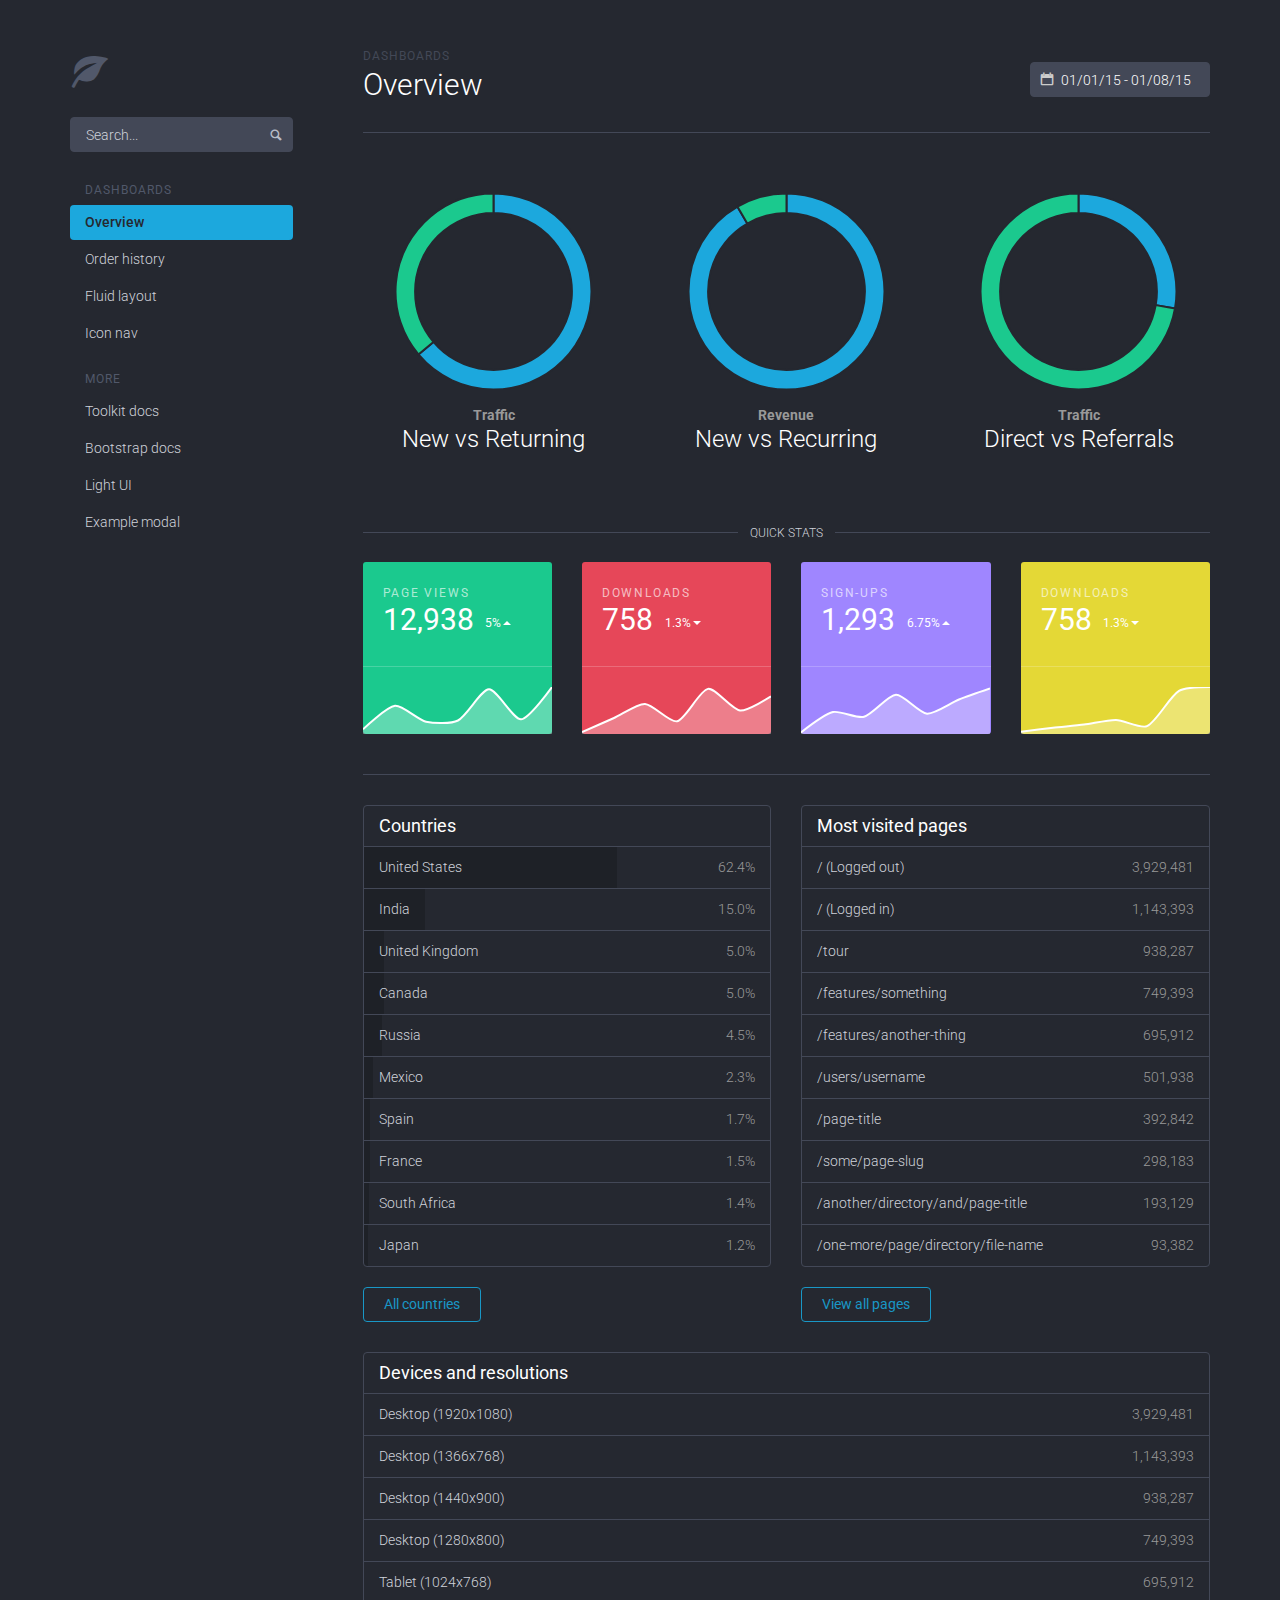
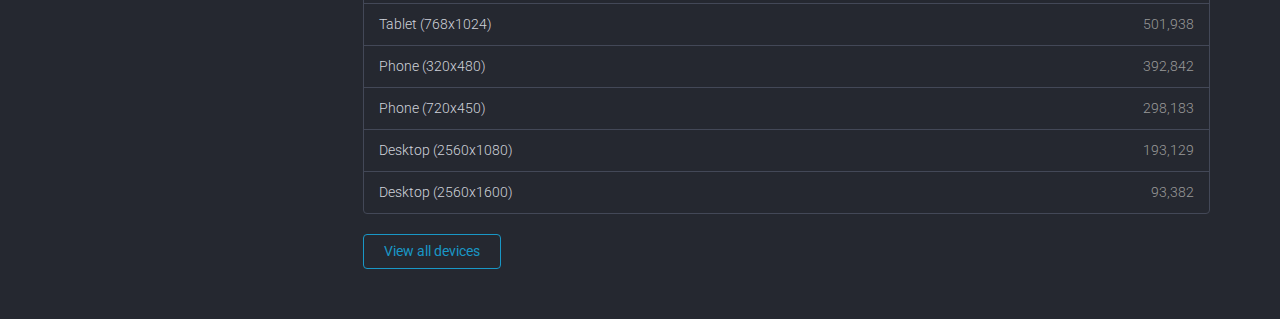
==== index.html @ 63a75f11 "UPLOAD 1" ====
<!DOCTYPE html>
<html lang="en">
  <head>
    <meta charset="utf-8">
    <meta http-equiv="X-UA-Compatible" content="IE=edge">
    <meta name="viewport" content="width=device-width, initial-scale=1">
    <meta name="description" content="">
    <meta name="keywords" content="">
    <meta name="author" content="">

    <title>
      
        Overview &middot; 
      
    </title>

    <link href="http://fonts.googleapis.com/css?family=Roboto:300,400,500,700,400italic" rel="stylesheet">
    
      <link href="assets/css/toolkit-inverse.css" rel="stylesheet">
    
    
    <link href="assets/css/application.css" rel="stylesheet">

    <style>
      /* note: this is a hack for ios iframe for bootstrap themes shopify page */
      /* this chunk of css is not part of the toolkit :) */
      body {
        width: 1px;
        min-width: 100%;
        *width: 100%;
      }
    </style>
  </head>


<body>
  <div class="container">
    <div class="row">
      <div class="col-sm-3 sidebar">
        <nav class="sidebar-nav">
          <div class="sidebar-header">
            <button class="nav-toggler nav-toggler-sm sidebar-toggler" type="button" data-toggle="collapse" data-target="#nav-toggleable-sm">
              <span class="sr-only">Toggle nav</span>
            </button>
            <a class="sidebar-brand img-responsive" href="index.html">
              <span class="icon icon-leaf sidebar-brand-icon"></span>
            </a>
          </div>

          <div class="collapse nav-toggleable-sm" id="nav-toggleable-sm">
            <form class="sidebar-form">
              <input class="form-control" type="text" placeholder="Search...">
              <button type="submit" class="btn-link">
                <span class="icon icon-magnifying-glass"></span>
              </button>
            </form>
            <ul class="nav nav-pills nav-stacked">
              <li class="nav-header">Dashboards</li>
              <li class="active">
                <a href="index.html">Overview</a>
              </li>
              <li >
                <a href="order-history/index.html">Order history</a>
              </li>
              <li >
                <a href="fluid/index.html">Fluid layout</a>
              </li>
              <li >
                <a href="icon-nav/index.html">Icon nav</a>
              </li>

              <li class="nav-header">More</li>
              <li >
                <a href="docs/index.html">
                  Toolkit docs
                </a>
              </li>
              <li>
                <a href="http://getbootstrap.com" target="blank">
                  Bootstrap docs
                </a>
              </li>
              <li >
                <a href="light/index.html">Light UI</a>
              </li>
              <li>
                <a href="#docsModal" data-toggle="modal">
                  Example modal
                </a>
              </li>
            </ul>
            <hr class="visible-xs m-t">
          </div>
        </nav>
      </div>
      <div class="col-sm-9 content">
        <div class="dashhead">
  <div class="dashhead-titles">
    <h6 class="dashhead-subtitle">Dashboards</h6>
    <h2 class="dashhead-title">Overview</h2>
  </div>

  <div class="btn-toolbar dashhead-toolbar">
    <div class="btn-toolbar-item input-with-icon">
      <input type="text" value="01/01/15 - 01/08/15" class="form-control" data-provide="datepicker">
      <span class="icon icon-calendar"></span>
    </div>
  </div>
</div>

<hr class="m-t">

<div class="row text-center m-t-lg">
  <div class="col-sm-4 m-b-md">
    <div class="w-lg m-x-auto">
      <canvas
        class="ex-graph"
        width="200" height="200"
        data-chart="doughnut"
        data-value="[{ value: 230, color: '#1ca8dd', label: 'Returning' }, { value: 130, color: '#1bc98e', label: 'New' }]"
        data-segment-stroke-color="#252830">
      </canvas>
    </div>
    <strong class="text-muted">Traffic</strong>
    <h3>New vs Returning</h3>
  </div>
  <div class="col-sm-4 m-b-md">
    <div class="w-lg m-x-auto">
      <canvas
        class="ex-graph"
        width="200" height="200"
        data-chart="doughnut"
        data-value="[{ value: 330, color: '#1ca8dd', label: 'Recurring' }, { value: 30, color: '#1bc98e', label: 'New' }]"
        data-segment-stroke-color="#252830">
      </canvas>
    </div>
    <strong class="text-muted">Revenue</strong>
    <h3>New vs Recurring</h3>
  </div>
  <div class="col-sm-4 m-b-md">
    <div class="w-lg m-x-auto">
      <canvas
        class="ex-graph"
        width="200" height="200"
        data-chart="doughnut"
        data-value="[{ value: 100, color: '#1ca8dd', label: 'Referrals' }, { value: 260, color: '#1bc98e', label: 'Direct' }]"
        data-segment-stroke-color="#252830">
      </canvas>
    </div>
    <strong class="text-muted">Traffic</strong>
    <h3>Direct vs Referrals</h3>
  </div>
</div>

<div class="hr-divider m-t-md m-b">
  <h3 class="hr-divider-content hr-divider-heading">Quick stats</h3>
</div>

<div class="row statcards">
  <div class="col-sm-6 col-lg-3 m-b">
    <div class="statcard statcard-success">
      <div class="p-a">
        <span class="statcard-desc">Page views</span>
        <h2 class="statcard-number">
          12,938
          <small class="delta-indicator delta-positive">5%</small>
        </h2>
        <hr class="statcard-hr m-b-0">
      </div>
      <canvas id="sparkline1" width="378" height="94" class="sparkline" data-chart="spark-line" data-value="[{data:[28,68,41,43,96,45,100]}]" data-labels="['a','b','c','d','e','f','g']" style="width: 189px; height: 47px;"></canvas>
    </div>
  </div>
  <div class="col-sm-6 col-lg-3 m-b">
    <div class="statcard statcard-danger">
      <div class="p-a">
        <span class="statcard-desc">Downloads</span>
        <h2 class="statcard-number">
          758
          <small class="delta-indicator delta-negative">1.3%</small>
        </h2>
        <hr class="statcard-hr m-b-0">
      </div>
      <canvas id="sparkline1" width="378" height="94" class="sparkline" data-chart="spark-line" data-value="[{data:[4,34,64,27,96,50,80]}]" data-labels="['a', 'b','c','d','e','f','g']" style="width: 189px; height: 47px;"></canvas>
    </div>
  </div>
  <div class="col-sm-6 col-lg-3 m-b">
    <div class="statcard statcard-info">
      <div class="p-a">
        <span class="statcard-desc">Sign-ups</span>
        <h2 class="statcard-number">
          1,293
          <small class="delta-indicator delta-positive">6.75%</small>
        </h2>
        <hr class="statcard-hr m-b-0">
      </div>
      <canvas id="sparkline1" width="378" height="94" class="sparkline" data-chart="spark-line" data-value="[{data:[12,38,32,60,36,54,68]}]" data-labels="['a', 'b','c','d','e','f','g']" style="width: 189px; height: 47px;"></canvas>
    </div>
  </div>
  <div class="col-sm-6 col-lg-3 m-b">
    <div class="statcard statcard-warning">
      <div class="p-a">
        <span class="statcard-desc">Downloads</span>
        <h2 class="statcard-number">
          758
          <small class="delta-indicator delta-negative">1.3%</small>
        </h2>
        <hr class="statcard-hr m-b-0">
      </div>
      <canvas id="sparkline1" width="378" height="94" class="sparkline" data-chart="spark-line" data-value="[{data:[43,48,52,58,50,95,100]}]" data-labels="['a', 'b','c','d','e','f','g']" style="width: 189px; height: 47px;"></canvas>
    </div>
  </div>
</div>

<hr class="m-t">

<div class="row">
  <div class="col-md-6 m-b-md">
    <div class="list-group">
      <h4 class="list-group-header">
        Countries
      </h4>
      
        <a class="list-group-item" href="#">
          <span class="list-group-progress" style="width: 62.4%;"></span>
          <span class="pull-right text-muted">62.4%</span>
          United States
        </a>
      
        <a class="list-group-item" href="#">
          <span class="list-group-progress" style="width: 15.0%;"></span>
          <span class="pull-right text-muted">15.0%</span>
          India
        </a>
      
        <a class="list-group-item" href="#">
          <span class="list-group-progress" style="width: 5.0%;"></span>
          <span class="pull-right text-muted">5.0%</span>
          United Kingdom
        </a>
      
        <a class="list-group-item" href="#">
          <span class="list-group-progress" style="width: 5.0%;"></span>
          <span class="pull-right text-muted">5.0%</span>
          Canada
        </a>
      
        <a class="list-group-item" href="#">
          <span class="list-group-progress" style="width: 4.5%;"></span>
          <span class="pull-right text-muted">4.5%</span>
          Russia
        </a>
      
        <a class="list-group-item" href="#">
          <span class="list-group-progress" style="width: 2.3%;"></span>
          <span class="pull-right text-muted">2.3%</span>
          Mexico
        </a>
      
        <a class="list-group-item" href="#">
          <span class="list-group-progress" style="width: 1.7%;"></span>
          <span class="pull-right text-muted">1.7%</span>
          Spain
        </a>
      
        <a class="list-group-item" href="#">
          <span class="list-group-progress" style="width: 1.5%;"></span>
          <span class="pull-right text-muted">1.5%</span>
          France
        </a>
      
        <a class="list-group-item" href="#">
          <span class="list-group-progress" style="width: 1.4%;"></span>
          <span class="pull-right text-muted">1.4%</span>
          South Africa
        </a>
      
        <a class="list-group-item" href="#">
          <span class="list-group-progress" style="width: 1.2%;"></span>
          <span class="pull-right text-muted">1.2%</span>
          Japan
        </a>
      
    </div>
    <a href="#" class="btn btn-primary-outline p-x">All countries</a>
  </div>
  <div class="col-md-6 m-b-md">
    <div class="list-group">
      <h4 class="list-group-header">
        Most visited pages
      </h4>
      
        <a class="list-group-item" href="#">
          <span class="pull-right text-muted">3,929,481</span>
          / (Logged out)
        </a>
      
        <a class="list-group-item" href="#">
          <span class="pull-right text-muted">1,143,393</span>
          / (Logged in)
        </a>
      
        <a class="list-group-item" href="#">
          <span class="pull-right text-muted">938,287</span>
          /tour
        </a>
      
        <a class="list-group-item" href="#">
          <span class="pull-right text-muted">749,393</span>
          /features/something
        </a>
      
        <a class="list-group-item" href="#">
          <span class="pull-right text-muted">695,912</span>
          /features/another-thing
        </a>
      
        <a class="list-group-item" href="#">
          <span class="pull-right text-muted">501,938</span>
          /users/username
        </a>
      
        <a class="list-group-item" href="#">
          <span class="pull-right text-muted">392,842</span>
          /page-title
        </a>
      
        <a class="list-group-item" href="#">
          <span class="pull-right text-muted">298,183</span>
          /some/page-slug
        </a>
      
        <a class="list-group-item" href="#">
          <span class="pull-right text-muted">193,129</span>
          /another/directory/and/page-title
        </a>
      
        <a class="list-group-item" href="#">
          <span class="pull-right text-muted">93,382</span>
          /one-more/page/directory/file-name
        </a>
      
    </div>
    <a href="#" class="btn btn-primary-outline p-x">View all pages</a>
  </div>
</div>

<div class="list-group">
  <h4 class="list-group-header">
    Devices and resolutions
  </h4>
  
    <a class="list-group-item" href="#">
      <span class="pull-right text-muted">3,929,481</span>
      Desktop (1920x1080)
    </a>
  
    <a class="list-group-item" href="#">
      <span class="pull-right text-muted">1,143,393</span>
      Desktop (1366x768)
    </a>
  
    <a class="list-group-item" href="#">
      <span class="pull-right text-muted">938,287</span>
      Desktop (1440x900)
    </a>
  
    <a class="list-group-item" href="#">
      <span class="pull-right text-muted">749,393</span>
      Desktop (1280x800)
    </a>
  
    <a class="list-group-item" href="#">
      <span class="pull-right text-muted">695,912</span>
      Tablet (1024x768)
    </a>
  
    <a class="list-group-item" href="#">
      <span class="pull-right text-muted">501,938</span>
      Tablet (768x1024)
    </a>
  
    <a class="list-group-item" href="#">
      <span class="pull-right text-muted">392,842</span>
      Phone (320x480)
    </a>
  
    <a class="list-group-item" href="#">
      <span class="pull-right text-muted">298,183</span>
      Phone (720x450)
    </a>
  
    <a class="list-group-item" href="#">
      <span class="pull-right text-muted">193,129</span>
      Desktop (2560x1080)
    </a>
  
    <a class="list-group-item" href="#">
      <span class="pull-right text-muted">93,382</span>
      Desktop (2560x1600)
    </a>
  
</div>
<a href="#" class="btn btn-primary-outline p-x">View all devices</a>

      </div>
    </div>
  </div>

  <div id="docsModal" class="modal fade" tabindex="-1" role="dialog" aria-labelledby="myModalLabel">
  <div class="modal-dialog">
    <div class="modal-content">

      <div class="modal-header">
        <button type="button" class="close" data-dismiss="modal" aria-label="Close"><span aria-hidden="true">&times;</span></button>
        <h4 class="modal-title" id="myModalLabel">Example modal</h4>
      </div>
      <div class="modal-body">
        <p>You're looking at an example modal in the dashboard theme.</p>
      </div>
      <div class="modal-footer">
        <button type="button" class="btn btn-primary" data-dismiss="modal">Cool, got it!</button>
      </div>
    </div>
  </div>
</div>


    <script src="assets/js/jquery.min.js"></script>
    <script src="assets/js/chart.js"></script>
    <script src="assets/js/tablesorter.min.js"></script>
    <script src="assets/js/toolkit.js"></script>
    <script src="assets/js/application.js"></script>
    <script>
      // execute/clear BS loaders for docs
      $(function(){while(window.BS&&window.BS.loader&&window.BS.loader.length){(window.BS.loader.pop())()}})
    </script>
  </body>
</html>
---- assets/css/application.css ----
/* global body padding */
body {
  padding-top:    20px;
  padding-bottom: 20px;
}

@media (min-width: 768px) {
  body {
    padding-top:    50px;
    padding-bottom: 50px;
  }
}


/* global spacing overrides */
h1, h2, h3, h4, h5, h6,
.h1, .h2, .h3, .h4, .h5, .h6 {
  margin-top: 0;
}
hr {
  margin-top: 30px;
  margin-bottom: 30px;
}

.navbar-fixed-top,
.navbar-static-top {
  border-bottom: 0;
}
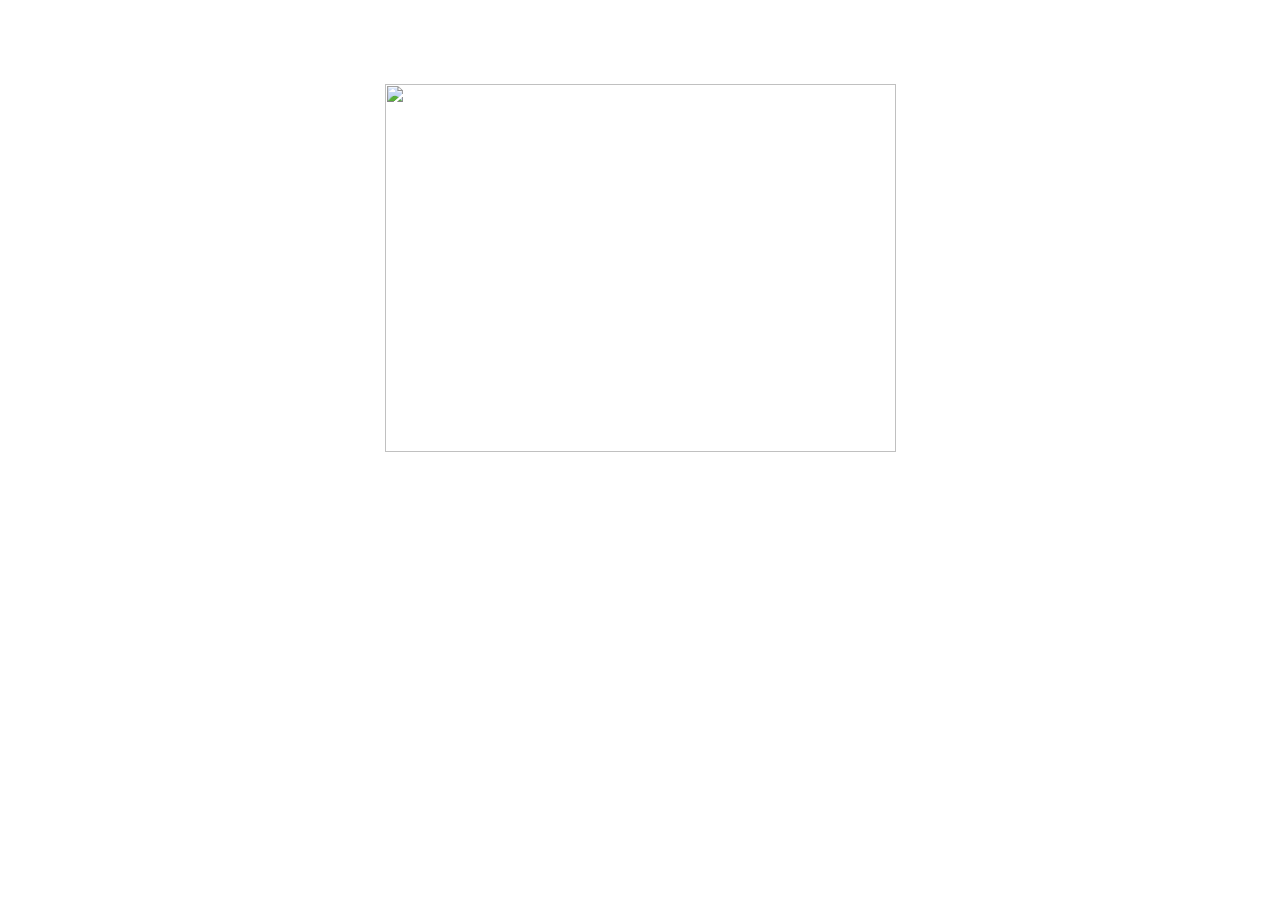
==== commit 18f8669c: "EF" ====
--- a/index.html
+++ b/index.html
@@ -1,442 +1,13 @@
+<!doctype html>
+<html>
+<head>
+<meta charset="utf-8">
+<title>Untitled Document</title>
+</head>
 
-
-
-<!DOCTYPE html>
-<html lang="en">
-  <head>
-    <meta charset="utf-8">
-    <meta http-equiv="X-UA-Compatible" content="IE=edge">
-    <meta name="viewport" content="width=device-width, initial-scale=1">
-    <meta name="description" content="">
-    <meta name="keywords" content="">
-    <meta name="author" content="">
-
-    <title>
-      
-        Overview &middot; 
-      
-    </title>
-
-    <link href="http://fonts.googleapis.com/css?family=Roboto:300,400,500,700,400italic" rel="stylesheet">
-    
-      <link href="assets/css/toolkit-inverse.css" rel="stylesheet">
-    
-    
-    <link href="assets/css/application.css" rel="stylesheet">
-
-    <style>
-      /* note: this is a hack for ios iframe for bootstrap themes shopify page */
-      /* this chunk of css is not part of the toolkit :) */
-      body {
-        width: 1px;
-        min-width: 100%;
-        *width: 100%;
-      }
-    </style>
-  </head>
-
-
-<body>
-  <div class="container">
-    <div class="row">
-      <div class="col-sm-3 sidebar">
-        <nav class="sidebar-nav">
-          <div class="sidebar-header">
-            <button class="nav-toggler nav-toggler-sm sidebar-toggler" type="button" data-toggle="collapse" data-target="#nav-toggleable-sm">
-              <span class="sr-only">Toggle nav</span>
-            </button>
-            <a class="sidebar-brand img-responsive" href="index.html">
-              <span class="icon icon-leaf sidebar-brand-icon"></span>
-            </a>
-          </div>
-
-          <div class="collapse nav-toggleable-sm" id="nav-toggleable-sm">
-            <form class="sidebar-form">
-              <input class="form-control" type="text" placeholder="Search...">
-              <button type="submit" class="btn-link">
-                <span class="icon icon-magnifying-glass"></span>
-              </button>
-            </form>
-            <ul class="nav nav-pills nav-stacked">
-              <li class="nav-header">Dashboards</li>
-              <li class="active">
-                <a href="index.html">Overview</a>
-              </li>
-              <li >
-                <a href="order-history/index.html">Order history</a>
-              </li>
-              <li >
-                <a href="fluid/index.html">Fluid layout</a>
-              </li>
-              <li >
-                <a href="icon-nav/index.html">Icon nav</a>
-              </li>
-
-              <li class="nav-header">More</li>
-              <li >
-                <a href="docs/index.html">
-                  Toolkit docs
-                </a>
-              </li>
-              <li>
-                <a href="http://getbootstrap.com" target="blank">
-                  Bootstrap docs
-                </a>
-              </li>
-              <li >
-                <a href="light/index.html">Light UI</a>
-              </li>
-              <li>
-                <a href="#docsModal" data-toggle="modal">
-                  Example modal
-                </a>
-              </li>
-            </ul>
-            <hr class="visible-xs m-t">
-          </div>
-        </nav>
-      </div>
-      <div class="col-sm-9 content">
-        <div class="dashhead">
-  <div class="dashhead-titles">
-    <h6 class="dashhead-subtitle">Dashboards</h6>
-    <h2 class="dashhead-title">Overview</h2>
-  </div>
-
-  <div class="btn-toolbar dashhead-toolbar">
-    <div class="btn-toolbar-item input-with-icon">
-      <input type="text" value="01/01/15 - 01/08/15" class="form-control" data-provide="datepicker">
-      <span class="icon icon-calendar"></span>
-    </div>
-  </div>
-</div>
-
-<hr class="m-t">
-
-<div class="row text-center m-t-lg">
-  <div class="col-sm-4 m-b-md">
-    <div class="w-lg m-x-auto">
-      <canvas
-        class="ex-graph"
-        width="200" height="200"
-        data-chart="doughnut"
-        data-value="[{ value: 230, color: '#1ca8dd', label: 'Returning' }, { value: 130, color: '#1bc98e', label: 'New' }]"
-        data-segment-stroke-color="#252830">
-      </canvas>
-    </div>
-    <strong class="text-muted">Traffic</strong>
-    <h3>New vs Returning</h3>
-  </div>
-  <div class="col-sm-4 m-b-md">
-    <div class="w-lg m-x-auto">
-      <canvas
-        class="ex-graph"
-        width="200" height="200"
-        data-chart="doughnut"
-        data-value="[{ value: 330, color: '#1ca8dd', label: 'Recurring' }, { value: 30, color: '#1bc98e', label: 'New' }]"
-        data-segment-stroke-color="#252830">
-      </canvas>
-    </div>
-    <strong class="text-muted">Revenue</strong>
-    <h3>New vs Recurring</h3>
-  </div>
-  <div class="col-sm-4 m-b-md">
-    <div class="w-lg m-x-auto">
-      <canvas
-        class="ex-graph"
-        width="200" height="200"
-        data-chart="doughnut"
-        data-value="[{ value: 100, color: '#1ca8dd', label: 'Referrals' }, { value: 260, color: '#1bc98e', label: 'Direct' }]"
-        data-segment-stroke-color="#252830">
-      </canvas>
-    </div>
-    <strong class="text-muted">Traffic</strong>
-    <h3>Direct vs Referrals</h3>
-  </div>
-</div>
-
-<div class="hr-divider m-t-md m-b">
-  <h3 class="hr-divider-content hr-divider-heading">Quick stats</h3>
-</div>
-
-<div class="row statcards">
-  <div class="col-sm-6 col-lg-3 m-b">
-    <div class="statcard statcard-success">
-      <div class="p-a">
-        <span class="statcard-desc">Page views</span>
-        <h2 class="statcard-number">
-          12,938
-          <small class="delta-indicator delta-positive">5%</small>
-        </h2>
-        <hr class="statcard-hr m-b-0">
-      </div>
-      <canvas id="sparkline1" width="378" height="94" class="sparkline" data-chart="spark-line" data-value="[{data:[28,68,41,43,96,45,100]}]" data-labels="['a','b','c','d','e','f','g']" style="width: 189px; height: 47px;"></canvas>
-    </div>
-  </div>
-  <div class="col-sm-6 col-lg-3 m-b">
-    <div class="statcard statcard-danger">
-      <div class="p-a">
-        <span class="statcard-desc">Downloads</span>
-        <h2 class="statcard-number">
-          758
-          <small class="delta-indicator delta-negative">1.3%</small>
-        </h2>
-        <hr class="statcard-hr m-b-0">
-      </div>
-      <canvas id="sparkline1" width="378" height="94" class="sparkline" data-chart="spark-line" data-value="[{data:[4,34,64,27,96,50,80]}]" data-labels="['a', 'b','c','d','e','f','g']" style="width: 189px; height: 47px;"></canvas>
-    </div>
-  </div>
-  <div class="col-sm-6 col-lg-3 m-b">
-    <div class="statcard statcard-info">
-      <div class="p-a">
-        <span class="statcard-desc">Sign-ups</span>
-        <h2 class="statcard-number">
-          1,293
-          <small class="delta-indicator delta-positive">6.75%</small>
-        </h2>
-        <hr class="statcard-hr m-b-0">
-      </div>
-      <canvas id="sparkline1" width="378" height="94" class="sparkline" data-chart="spark-line" data-value="[{data:[12,38,32,60,36,54,68]}]" data-labels="['a', 'b','c','d','e','f','g']" style="width: 189px; height: 47px;"></canvas>
-    </div>
-  </div>
-  <div class="col-sm-6 col-lg-3 m-b">
-    <div class="statcard statcard-warning">
-      <div class="p-a">
-        <span class="statcard-desc">Downloads</span>
-        <h2 class="statcard-number">
-          758
-          <small class="delta-indicator delta-negative">1.3%</small>
-        </h2>
-        <hr class="statcard-hr m-b-0">
-      </div>
-      <canvas id="sparkline1" width="378" height="94" class="sparkline" data-chart="spark-line" data-value="[{data:[43,48,52,58,50,95,100]}]" data-labels="['a', 'b','c','d','e','f','g']" style="width: 189px; height: 47px;"></canvas>
-    </div>
-  </div>
-</div>
-
-<hr class="m-t">
-
-<div class="row">
-  <div class="col-md-6 m-b-md">
-    <div class="list-group">
-      <h4 class="list-group-header">
-        Countries
-      </h4>
-      
-        <a class="list-group-item" href="#">
-          <span class="list-group-progress" style="width: 62.4%;"></span>
-          <span class="pull-right text-muted">62.4%</span>
-          United States
-        </a>
-      
-        <a class="list-group-item" href="#">
-          <span class="list-group-progress" style="width: 15.0%;"></span>
-          <span class="pull-right text-muted">15.0%</span>
-          India
-        </a>
-      
-        <a class="list-group-item" href="#">
-          <span class="list-group-progress" style="width: 5.0%;"></span>
-          <span class="pull-right text-muted">5.0%</span>
-          United Kingdom
-        </a>
-      
-        <a class="list-group-item" href="#">
-          <span class="list-group-progress" style="width: 5.0%;"></span>
-          <span class="pull-right text-muted">5.0%</span>
-          Canada
-        </a>
-      
-        <a class="list-group-item" href="#">
-          <span class="list-group-progress" style="width: 4.5%;"></span>
-          <span class="pull-right text-muted">4.5%</span>
-          Russia
-        </a>
-      
-        <a class="list-group-item" href="#">
-          <span class="list-group-progress" style="width: 2.3%;"></span>
-          <span class="pull-right text-muted">2.3%</span>
-          Mexico
-        </a>
-      
-        <a class="list-group-item" href="#">
-          <span class="list-group-progress" style="width: 1.7%;"></span>
-          <span class="pull-right text-muted">1.7%</span>
-          Spain
-        </a>
-      
-        <a class="list-group-item" href="#">
-          <span class="list-group-progress" style="width: 1.5%;"></span>
-          <span class="pull-right text-muted">1.5%</span>
-          France
-        </a>
-      
-        <a class="list-group-item" href="#">
-          <span class="list-group-progress" style="width: 1.4%;"></span>
-          <span class="pull-right text-muted">1.4%</span>
-          South Africa
-        </a>
-      
-        <a class="list-group-item" href="#">
-          <span class="list-group-progress" style="width: 1.2%;"></span>
-          <span class="pull-right text-muted">1.2%</span>
-          Japan
-        </a>
-      
-    </div>
-    <a href="#" class="btn btn-primary-outline p-x">All countries</a>
-  </div>
-  <div class="col-md-6 m-b-md">
-    <div class="list-group">
-      <h4 class="list-group-header">
-        Most visited pages
-      </h4>
-      
-        <a class="list-group-item" href="#">
-          <span class="pull-right text-muted">3,929,481</span>
-          / (Logged out)
-        </a>
-      
-        <a class="list-group-item" href="#">
-          <span class="pull-right text-muted">1,143,393</span>
-          / (Logged in)
-        </a>
-      
-        <a class="list-group-item" href="#">
-          <span class="pull-right text-muted">938,287</span>
-          /tour
-        </a>
-      
-        <a class="list-group-item" href="#">
-          <span class="pull-right text-muted">749,393</span>
-          /features/something
-        </a>
-      
-        <a class="list-group-item" href="#">
-          <span class="pull-right text-muted">695,912</span>
-          /features/another-thing
-        </a>
-      
-        <a class="list-group-item" href="#">
-          <span class="pull-right text-muted">501,938</span>
-          /users/username
-        </a>
-      
-        <a class="list-group-item" href="#">
-          <span class="pull-right text-muted">392,842</span>
-          /page-title
-        </a>
-      
-        <a class="list-group-item" href="#">
-          <span class="pull-right text-muted">298,183</span>
-          /some/page-slug
-        </a>
-      
-        <a class="list-group-item" href="#">
-          <span class="pull-right text-muted">193,129</span>
-          /another/directory/and/page-title
-        </a>
-      
-        <a class="list-group-item" href="#">
-          <span class="pull-right text-muted">93,382</span>
-          /one-more/page/directory/file-name
-        </a>
-      
-    </div>
-    <a href="#" class="btn btn-primary-outline p-x">View all pages</a>
-  </div>
-</div>
-
-<div class="list-group">
-  <h4 class="list-group-header">
-    Devices and resolutions
-  </h4>
-  
-    <a class="list-group-item" href="#">
-      <span class="pull-right text-muted">3,929,481</span>
-      Desktop (1920x1080)
-    </a>
-  
-    <a class="list-group-item" href="#">
-      <span class="pull-right text-muted">1,143,393</span>
-      Desktop (1366x768)
-    </a>
-  
-    <a class="list-group-item" href="#">
-      <span class="pull-right text-muted">938,287</span>
-      Desktop (1440x900)
-    </a>
-  
-    <a class="list-group-item" href="#">
-      <span class="pull-right text-muted">749,393</span>
-      Desktop (1280x800)
-    </a>
-  
-    <a class="list-group-item" href="#">
-      <span class="pull-right text-muted">695,912</span>
-      Tablet (1024x768)
-    </a>
-  
-    <a class="list-group-item" href="#">
-      <span class="pull-right text-muted">501,938</span>
-      Tablet (768x1024)
-    </a>
-  
-    <a class="list-group-item" href="#">
-      <span class="pull-right text-muted">392,842</span>
-      Phone (320x480)
-    </a>
-  
-    <a class="list-group-item" href="#">
-      <span class="pull-right text-muted">298,183</span>
-      Phone (720x450)
-    </a>
-  
-    <a class="list-group-item" href="#">
-      <span class="pull-right text-muted">193,129</span>
-      Desktop (2560x1080)
-    </a>
-  
-    <a class="list-group-item" href="#">
-      <span class="pull-right text-muted">93,382</span>
-      Desktop (2560x1600)
-    </a>
-  
-</div>
-<a href="#" class="btn btn-primary-outline p-x">View all devices</a>
-
-      </div>
-    </div>
-  </div>
-
-  <div id="docsModal" class="modal fade" tabindex="-1" role="dialog" aria-labelledby="myModalLabel">
-  <div class="modal-dialog">
-    <div class="modal-content">
-
-      <div class="modal-header">
-        <button type="button" class="close" data-dismiss="modal" aria-label="Close"><span aria-hidden="true">&times;</span></button>
-        <h4 class="modal-title" id="myModalLabel">Example modal</h4>
-      </div>
-      <div class="modal-body">
-        <p>You're looking at an example modal in the dashboard theme.</p>
-      </div>
-      <div class="modal-footer">
-        <button type="button" class="btn btn-primary" data-dismiss="modal">Cool, got it!</button>
-      </div>
-    </div>
-  </div>
-</div>
-
-
-    <script src="assets/js/jquery.min.js"></script>
-    <script src="assets/js/chart.js"></script>
-    <script src="assets/js/tablesorter.min.js"></script>
-    <script src="assets/js/toolkit.js"></script>
-    <script src="assets/js/application.js"></script>
-    <script>
-      // execute/clear BS loaders for docs
-      $(function(){while(window.BS&&window.BS.loader&&window.BS.loader.length){(window.BS.loader.pop())()}})
-    </script>
-  </body>
+<body style="text-align:center;">
+<p>&nbsp;</p>
+<p>&nbsp;</p>
+<p><img src="img/scon.png" width="511" height="368"></p>
+</body>
 </html>
-
